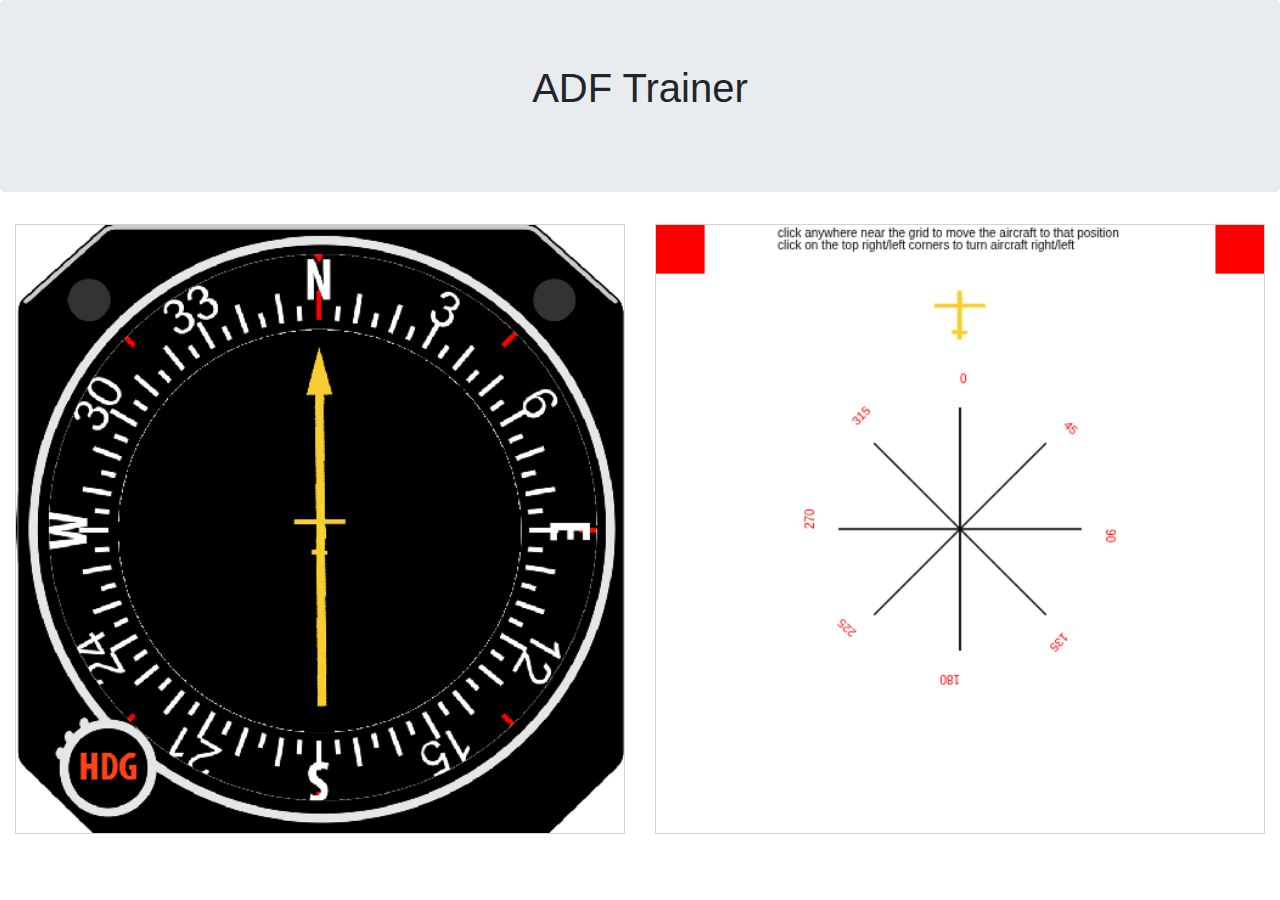
==== adftrainer.html @ 49865652 "fixed rotation" ====
<html>
    <head>
        <link href="https://stackpath.bootstrapcdn.com/bootstrap/4.3.1/css/bootstrap.min.css" rel="stylesheet" />
        <link rel="stylesheet" type="text/css" href="adftrainer.css">
    </head>
<body>
        <div class="jumbotron text-center">
                <h1>ADF Trainer</h1>
                <p></p> 
              </div>
              
              <div id="parentContainer" class="container-fluid">
                <div class="row">
                  <div id="canvasCol" class="col-sm-6 square">
                        <canvas id="adfInstrumentCanvas" class='img-responsive' width="500" height="500" style="border:1px solid #d3d3d3;">
                                Your browser does not support the HTML5 canvas tag.</canvas>
                  </div>

                  <div id="adfMapCanvasCol" class="col-sm-6 square">
                        <canvas id="adfMapCanvas" class='img-responsive' width="500" height="500" style="border:1px solid #d3d3d3;">
                                Your browser does not support the HTML5 canvas tag.</canvas>
                  </div>
                </div>
              </div>
                    
              <script type="text/javascript" src="adf_instrument.js"> </script>
              <script type="text/javascript" src="adf_map.js"> </script>
</body>
</html>
---- adftrainer.css ----
canvas {
  background-color: white; 
  width: 100%;
  height: auto;
}
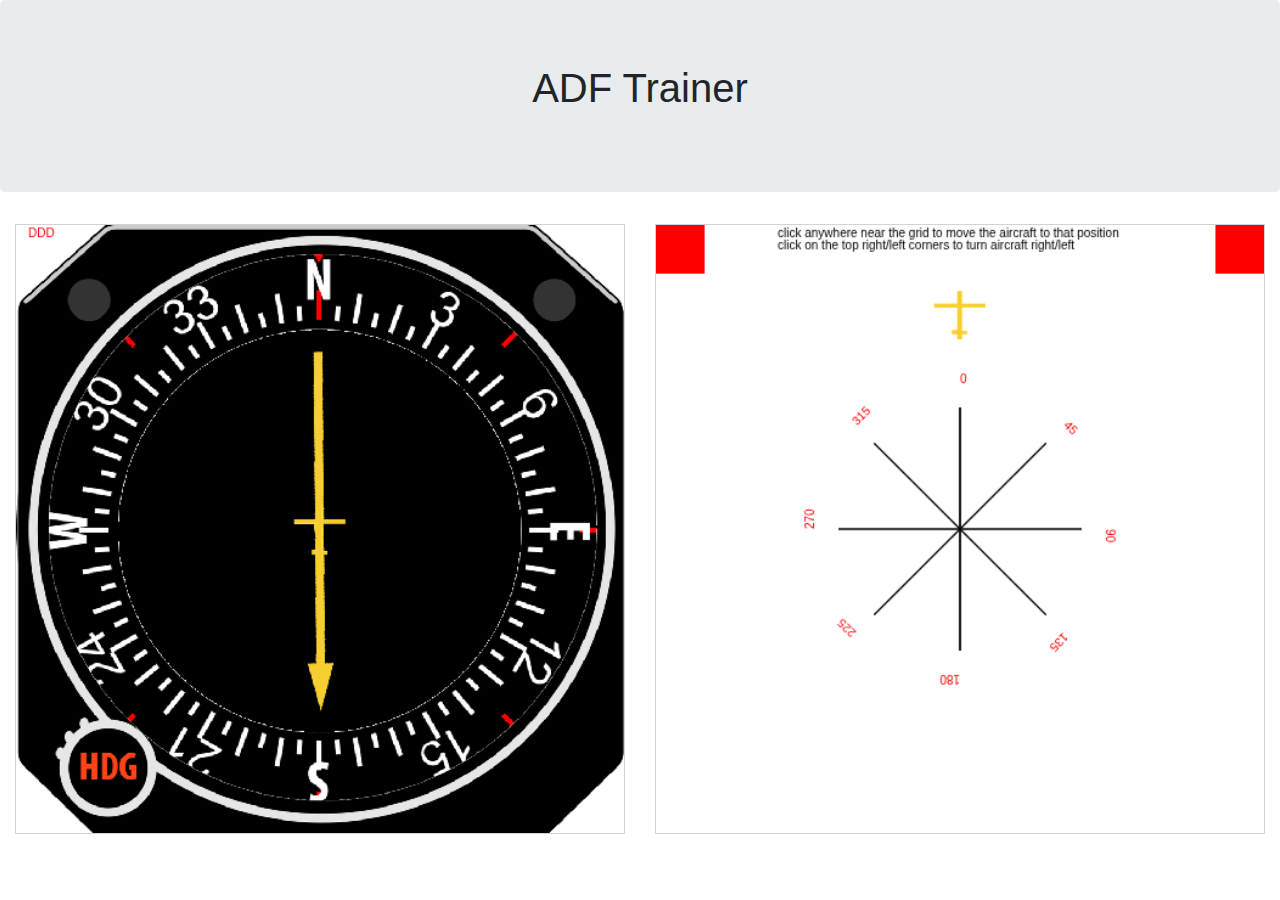
==== commit 9d80683a: "Fixed bugs" ====
--- a/adftrainer.html
+++ b/adftrainer.html
@@ -22,8 +22,10 @@
                   </div>
                 </div>
               </div>
-                    
-              <script type="text/javascript" src="adf_instrument.js"> </script>
-              <script type="text/javascript" src="adf_map.js"> </script>
+              
+              <script type="text/javascript" src="adf_instrument.js?22"> </script>
+              <script type="text/javascript" src="adf_map.js?22"> </script>
+              
+              
 </body>
 </html>
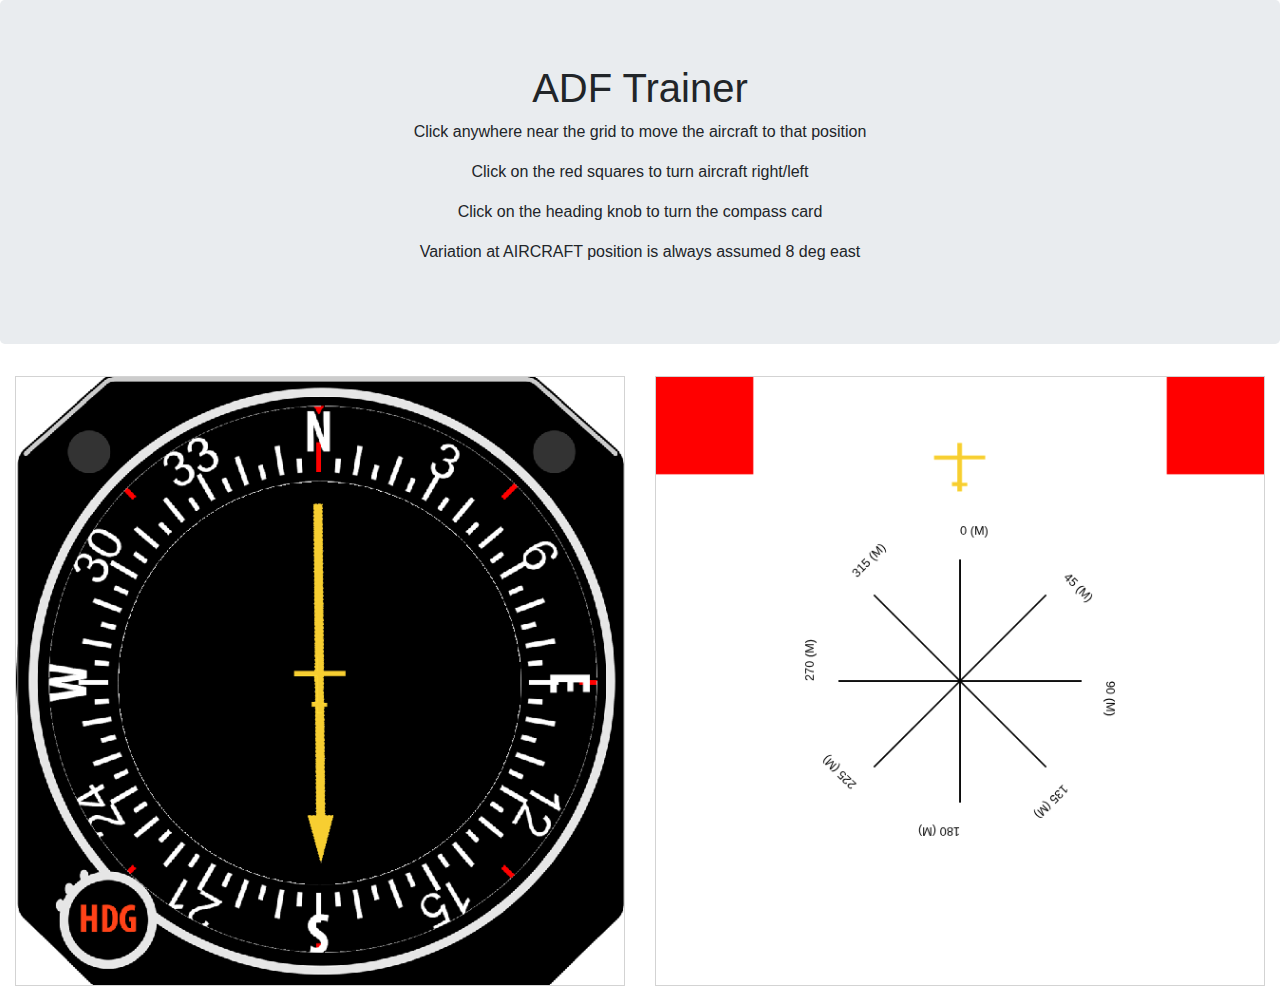
==== commit cc5e47d0: "Added relative and true bearings" ====
--- a/adftrainer.html
+++ b/adftrainer.html
@@ -6,7 +6,10 @@
 <body>
         <div class="jumbotron text-center">
                 <h1>ADF Trainer</h1>
-                <p></p> 
+                <p>Click anywhere near the grid to move the aircraft to that position</p>
+                <p>Click on the red squares to turn aircraft right/left</p> 
+                <p>Click on the heading knob to turn the compass card</p> 
+                <p>Variation at AIRCRAFT position is always assumed 8 deg east</p> 
               </div>
               
               <div id="parentContainer" class="container-fluid">
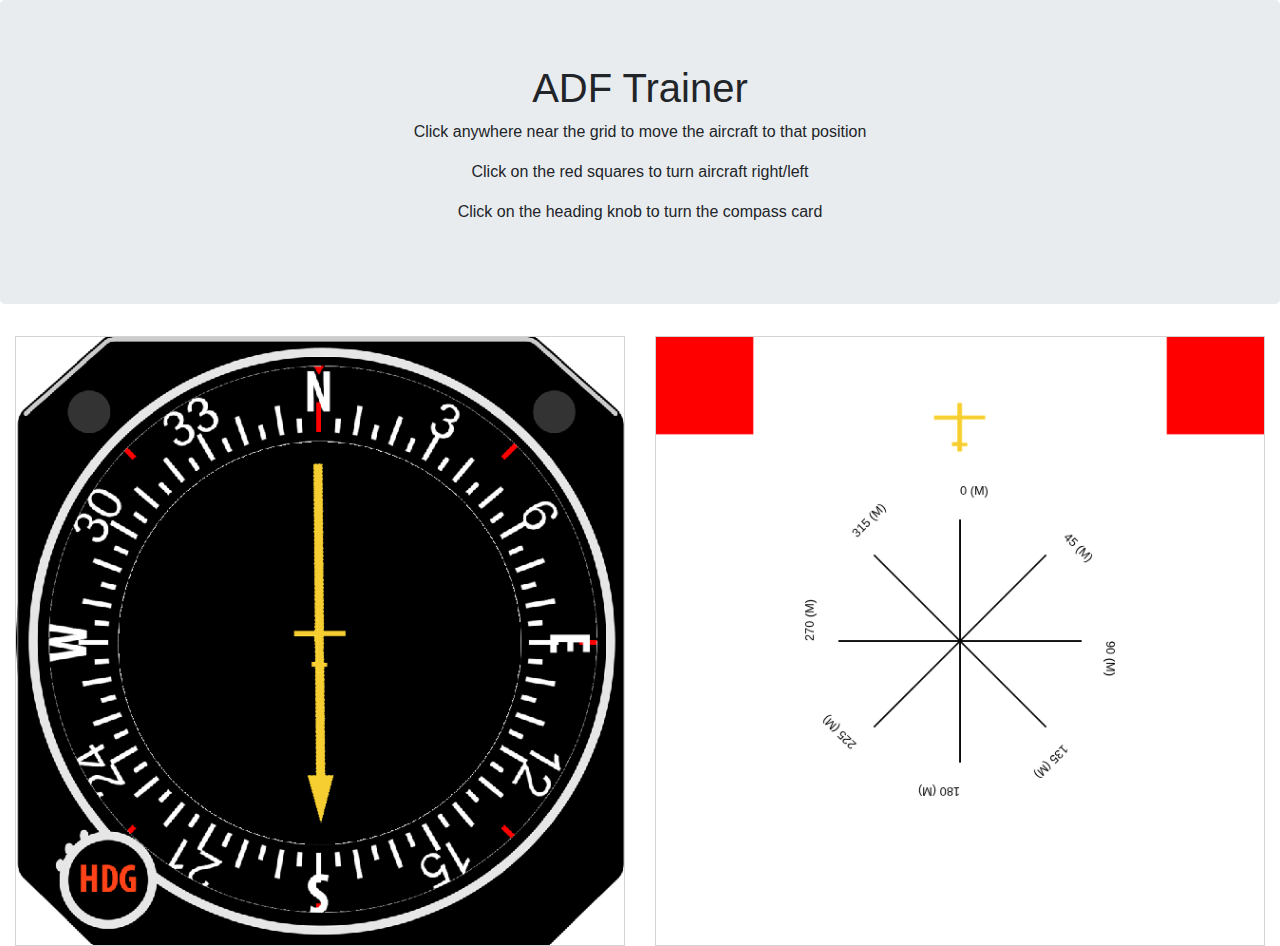
==== commit 60ab9b6e: "removed wrong marking" ====
--- a/adftrainer.html
+++ b/adftrainer.html
@@ -9,7 +9,6 @@
                 <p>Click anywhere near the grid to move the aircraft to that position</p>
                 <p>Click on the red squares to turn aircraft right/left</p> 
                 <p>Click on the heading knob to turn the compass card</p> 
-                <p>Variation at AIRCRAFT position is always assumed 8 deg east</p> 
               </div>
               
               <div id="parentContainer" class="container-fluid">
@@ -26,8 +25,8 @@
                 </div>
               </div>
               
-              <script type="text/javascript" src="adf_instrument.js?22"> </script>
-              <script type="text/javascript" src="adf_map.js?22"> </script>
+              <script type="text/javascript" src="adf_instrument.js?24"> </script>
+              <script type="text/javascript" src="adf_map.js?24"> </script>
               
               
 </body>
